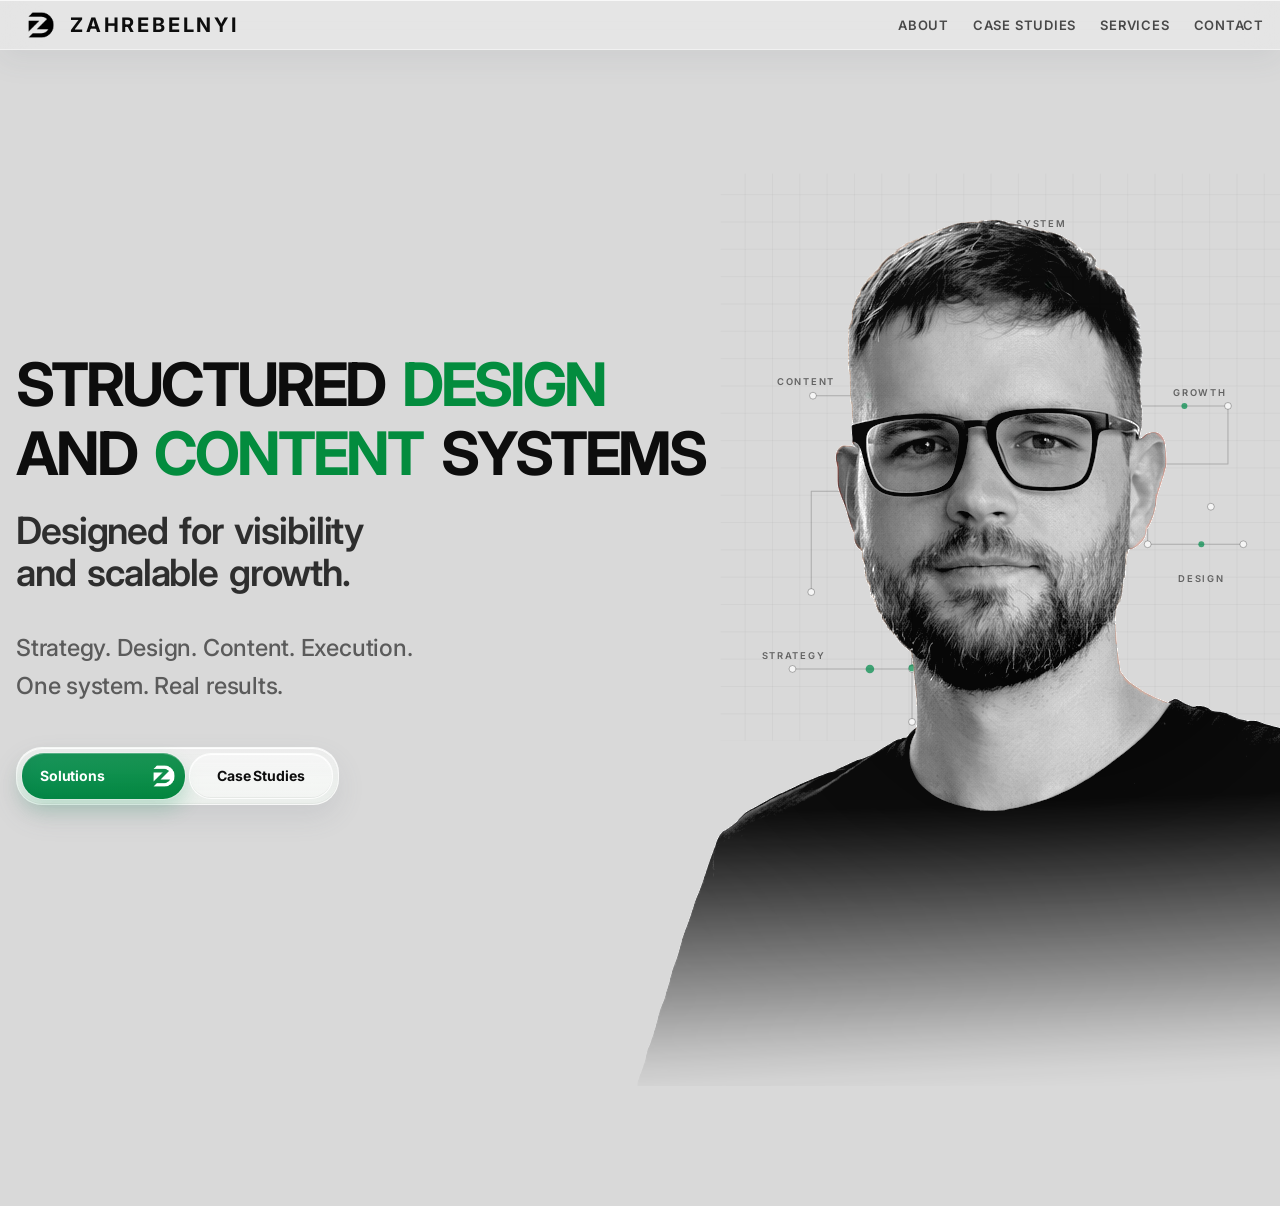
==== index.html @ 780566e3 "Initial website publish" ====
<!DOCTYPE html>
<html lang="en">
  <head>
    <meta charset="UTF-8" />
    <meta name="viewport" content="width=device-width, initial-scale=1.0" />
    <title>Zahrebelnyi Serhii</title>
    <link rel="preconnect" href="https://fonts.googleapis.com" />
    <link rel="preconnect" href="https://fonts.gstatic.com" crossorigin />
    <link
      href="https://fonts.googleapis.com/css2?family=Inter:wght@400;500;600;700;800&display=swap"
      rel="stylesheet"
    />
    <link rel="stylesheet" href="styles.css" />
    <script src="script.js" defer></script>
  </head>
  <body class="page-transition">
    <header class="topbar">
      <div class="page topbar-inner">
        <a class="brand" href="index.html" aria-label="Go to homepage">
          <img class="brand-logo" src="LOGO_ZD_LOGO_ZD_Black.png" alt="Zahrebelnyi logo" />
          <div class="brand-text">
            <span class="brand-primary">Zahrebelnyi</span>
          </div>
        </a>
        <nav class="topbar-nav" aria-label="Primary navigation">
          <a class="topbar-link" href="index.html">About</a>
          <a class="topbar-link" href="case-studies.html">Case Studies</a>
          <a class="topbar-link" href="servise.html">Services</a>
          <a class="topbar-link" href="contact.html">Contact</a>
        </nav>
      </div>
    </header>

    <div class="page">
      <main class="hero page-scene">
        <div class="hero-layout">
          <div class="hero-network-bg" aria-hidden="true" data-network-visual></div>
          <div class="hero-content">
            <h1 class="hero-title">
              <span class="hero-title-line">STRUCTURED <span class="hero-word-accent">DESIGN</span></span>
              <span class="hero-title-line">AND <span class="hero-word-accent">CONTENT</span> SYSTEMS</span>
            </h1>

            <h2 class="hero-subtitle">
              Designed for visibility<br />
              and scalable growth.
            </h2>

            <h3 class="hero-tertiary">
              Strategy. Design. Content. Execution.
              <span class="hero-tertiary-break">One system. Real results.</span>
            </h3>

            <div class="hero-actions home-hero-actions-spaced">
              <a class="button button-primary" href="servise.html">
                <span class="button-label" data-text="Solutions">Solutions</span>
                <img class="button-logo" src="LOGO_ZD_LOGO_ZD_White.png" alt="" aria-hidden="true" />
              </a>
              <a class="button button-secondary" href="case-studies.html">
                <span class="button-label" data-text="Case Studies">Case Studies</span>
              </a>
            </div>
          </div>
          <div class="hero-portrait-wrap">
            <img class="hero-portrait" src="./portrait_pro_site.png" alt="Portrait of Zahrebelnyi" />
          </div>
        </div>
      </main>
    </div>
  </body>
</html>
---- styles.css ----
:root {
  --color-bg: #d9d9d9;
  --color-surface: #edf2ee;
  --color-text: #0d0d0d;
  --color-text-muted: rgba(13, 13, 13, 0.72);
  --color-primary: #038c4c;
  --color-secondary: #53a67f;
  --color-accent: #038c3e;
  --color-border: rgba(13, 13, 13, 0.12);

  --font-body: "Inter", Arial, sans-serif;
  --font-heading: "Inter", Arial, sans-serif;

  --container-width: 1280px;
  --header-height: 50px;
  --hero-padding-top: 12px;
  --hero-padding-bottom: 120px;
  --hero-title-size: clamp(34px, 5.4vw, 60px);
  --logo-height: 50px;
  --brand-gap: 12px;
  --section-gap: 36px;
}

* {
  box-sizing: border-box;
}

html {
  scroll-behavior: smooth;
}

body {
  margin: 0;
  min-height: 100vh;
  background: var(--color-bg);
  color: var(--color-text);
  font-family: var(--font-body);
}

a {
  color: inherit;
}

.page {
  width: min(100% - 32px, var(--container-width));
  margin: 0 auto;
}

.topbar {
  position: sticky;
  top: 0;
  z-index: 50;
  height: var(--header-height);
  display: flex;
  align-items: center;
  background: rgba(245, 245, 245, 0.42);
  border-bottom: 1px solid rgba(255, 255, 255, 0.46);
  box-shadow:
    0 10px 30px rgba(80, 90, 100, 0.08),
    inset 0 1px 0 rgba(255, 255, 255, 0.72);
  backdrop-filter: blur(18px) saturate(145%);
  -webkit-backdrop-filter: blur(18px) saturate(145%);
  width: 100%;
}

.topbar-inner {
  height: 100%;
  display: flex;
  align-items: center;
  justify-content: space-between;
}

.brand {
  display: flex;
  align-items: center;
  gap: 4px;
  height: 100%;
  text-decoration: none;
}

.brand-logo {
  height: var(--logo-height);
  width: auto;
  display: block;
}

.brand-text {
  display: flex;
  align-items: baseline;
  gap: 10px;
  line-height: 1;
}

.brand-primary {
  font-size: 20px;
  font-weight: 700;
  letter-spacing: 0.14em;
  text-transform: uppercase;
  color: var(--color-text);
}

.topbar-nav {
  display: flex;
  align-items: center;
  gap: 24px;
}

.topbar-link {
  position: relative;
  font-size: 13px;
  font-weight: 600;
  letter-spacing: 0.06em;
  text-transform: uppercase;
  color: rgba(13, 13, 13, 0.72);
  text-decoration: none;
  transition: color 0.24s ease, transform 0.24s ease;
}

.topbar-link::after {
  content: "";
  position: absolute;
  left: 0;
  bottom: -6px;
  width: 100%;
  height: 1px;
  background: rgba(3, 140, 76, 0.65);
  transform: scaleX(0);
  transform-origin: left;
  transition: transform 0.24s ease;
}

.topbar-link:hover {
  color: #0d0d0d;
  transform: translateY(-1px);
}

.topbar-link:hover::after {
  transform: scaleX(1);
}

.topbar-link.is-active {
  color: #038c3e;
}

.topbar-link.is-active::after {
  transform: scaleX(0);
}

.hero {
  padding: var(--hero-padding-top) 0 var(--hero-padding-bottom);
}

.page-scene {
  transition: transform 0.42s ease, opacity 0.34s ease;
}

.page-main {
  padding: 22px 0 96px;
}

.page-hero {
  padding: 20px 0 48px;
  display: grid;
  grid-template-columns: repeat(3, minmax(0, 1fr));
  gap: 18px;
  opacity: 0;
  animation: heroReveal 0.8s cubic-bezier(0.22, 1, 0.36, 1) 0.08s forwards;
  transition: transform 0.42s ease, opacity 0.34s ease;
}

.service-page-hero {
  padding-top: 36px;
  padding-bottom: 84px;
  row-gap: 28px;
  align-items: start;
}

.service-page-hero-title {
  grid-column: 1 / -1;
  max-width: none;
  white-space: nowrap;
}

.page-intro {
  grid-column: 1 / span 2;
  max-width: none;
}

.page-kicker {
  display: inline-block;
  margin-bottom: 18px;
  font-size: 12px;
  font-weight: 700;
  letter-spacing: 0.18em;
  text-transform: uppercase;
  color: rgba(13, 13, 13, 0.62);
}

.page-title {
  margin: 0;
  max-width: 780px;
  font-size: var(--hero-title-size);
  line-height: 0.98;
  font-weight: 700;
  letter-spacing: -0.05em;
  color: #0d0d0d;
}

.service-page-title {
  max-width: 1360px;
  word-spacing: 0.14em;
  font-weight: 400;
  letter-spacing: -0.035em;
  text-transform: uppercase;
}

.service-page-title-break {
  display: block;
  margin-top: 10px;
  font-weight: 400;
  text-transform: none;
}

.page-summary {
  margin: 22px 0 0;
  max-width: none;
  font-size: calc(var(--hero-title-size) / 1.6);
  line-height: 1.12;
  font-weight: 600;
  letter-spacing: -0.03em;
  color: rgba(13, 13, 13, 0.84);
}

.service-page-summary {
  margin-top: 34px;
  max-width: 1240px;
  font-size: calc((var(--hero-title-size) / 1.6) / 1.1);
  line-height: 1.14;
  font-weight: 700;
  letter-spacing: 0.08em;
  text-transform: uppercase;
  color: #038c3e;
}

.page-summary-accent {
  display: block;
  margin-top: 8px;
  font-size: 0.52em;
  line-height: 1.2;
  font-weight: 700;
  letter-spacing: 0.08em;
  text-transform: uppercase;
  color: #038c3e;
}


.page-supporting {
  margin: 16px 0 0;
  max-width: 620px;
  font-size: 15px;
  line-height: 1.5;
  color: rgba(13, 13, 13, 0.62);
}

.content-section {
  padding: 16px 0 0;
  opacity: 0;
  animation: heroReveal 0.8s cubic-bezier(0.22, 1, 0.36, 1) 0.18s forwards;
  transition: transform 0.42s ease, opacity 0.34s ease;
}

.content-grid {
  display: grid;
  grid-template-columns: repeat(3, minmax(0, 1fr));
  gap: 18px;
}

.content-card {
  position: relative;
  isolation: isolate;
  padding: 26px;
  border-radius: 26px;
  background: linear-gradient(180deg, rgba(255, 255, 255, 0.46) 0%, rgba(237, 242, 238, 0.78) 100%);
  border: 1px solid rgba(255, 255, 255, 0.62);
  box-shadow:
    0 12px 28px rgba(100, 110, 120, 0.08),
    inset 0 1px 0 rgba(255, 255, 255, 0.86);
  backdrop-filter: blur(14px);
  transition: box-shadow 0.32s ease, transform 0.32s ease;
}

.content-card::before {
  content: "";
  position: absolute;
  inset: 0;
  border-radius: inherit;
  background: #53a67f;
  transform: scaleY(0.02);
  transform-origin: top;
  opacity: 0;
  transition:
    transform 0.44s cubic-bezier(0.22, 1, 0.36, 1),
    opacity 0.22s ease;
  z-index: 0;
  will-change: transform, opacity;
}

.content-card > * {
  position: relative;
  z-index: 1;
}

.content-card.is-expanded {
  z-index: 5;
}

.content-card.is-expanded::before {
  transform: scaleY(1);
  opacity: 0.92;
}

.service-toggle {
  width: 50%;
  justify-content: center;
  min-width: 0;
  min-height: 46px;
  padding: 0 18px;
  margin: 0 0 18px;
  border-radius: 22px;
  text-align: center;
  cursor: pointer;
}

.service-toggle .button-label {
  width: 100%;
  box-sizing: border-box;
  padding-left: 0;
  padding-right: 0;
  text-align: center;
}

.service-toggle-logo {
  position: absolute;
  right: 0;
  top: 50%;
  width: 42px;
  height: 42px;
  display: block;
  object-fit: contain;
  transform: translateY(-50%);
}

.content-card h3 {
  margin: 0 0 12px;
  font-size: 22px;
  line-height: 1.12;
  letter-spacing: -0.03em;
  color: #0d0d0d;
}

.content-card p {
  margin: 0;
  font-size: 15px;
  line-height: 1.58;
  color: rgba(13, 13, 13, 0.68);
}

.service-stage-helper {
  grid-column: 1 / -1;
  width: 100%;
  max-width: none;
  margin: 0;
  font-weight: 400;
  text-align: center;
  white-space: nowrap;
  justify-self: stretch;
}

.service-details {
  margin: 0;
  padding: 0;
  list-style: none;
  color: rgba(13, 13, 13, 0.72);
}

.service-stage {
  grid-column: 1 / -1;
  position: relative;
  height: auto;
  min-height: 0;
  overflow: hidden;
  opacity: 1;
  transform: translateY(0);
  transition:
    height 0.42s cubic-bezier(0.22, 1, 0.36, 1),
    opacity 0.22s ease,
    transform 0.28s cubic-bezier(0.22, 1, 0.36, 1);
}

.service-stage[hidden] {
  display: none;
}

.service-stage.is-active {
  min-height: 0;
}

.service-stage.is-closing {
  opacity: 0;
  transform: translateY(-10px);
}

.service-stage-panel {
  position: relative;
  z-index: 1;
  padding: 8px 0 0;
  min-height: 0;
}

.service-stage-panel[hidden] {
  display: none;
}

.service-stage-layout {
  min-height: 0;
  display: grid;
  grid-template-columns: minmax(250px, 0.72fr) minmax(220px, 0.64fr) minmax(220px, 0.64fr);
  gap: 32px;
  align-items: center;
}

.service-stage-copy {
  grid-column: 1;
  display: flex;
  flex-direction: column;
  align-items: flex-start;
  justify-content: center;
  gap: 20px;
  padding: 26px 12px 26px 18px;
  max-width: 480px;
}

.service-stage-copy h2 {
  margin: 0;
  font-size: clamp(28px, 3.1vw, 40px);
  line-height: 0.98;
  letter-spacing: -0.03em;
  color: #0d0d0d;
  opacity: 0;
  transform: translateY(18px);
  transition: opacity 0.32s ease, transform 0.46s cubic-bezier(0.22, 1, 0.36, 1);
}

.service-stage-description {
  margin: 0;
  max-width: 420px;
  font-size: 22px;
  line-height: 1.34;
  font-weight: 700;
  letter-spacing: -0.03em;
  color: rgba(13, 13, 13, 0.72);
  opacity: 0;
  transform: translateY(18px);
  transition: opacity 0.32s ease, transform 0.46s cubic-bezier(0.22, 1, 0.36, 1);
  transition-delay: 40ms;
}

.service-stage .service-details {
  display: grid;
  grid-template-columns: 1fr;
  gap: 12px;
  align-items: start;
  width: 100%;
  max-width: 460px;
  padding-top: 10px;
  border-top: 1px solid rgba(13, 13, 13, 0.08);
  opacity: 0;
  transform: translateY(18px);
  transition: opacity 0.32s ease, transform 0.46s cubic-bezier(0.22, 1, 0.36, 1);
  transition-delay: 90ms;
}

.service-details li {
  position: relative;
  padding-left: 18px;
  font-size: 15px;
  line-height: 1.58;
  opacity: 0;
  transform: translateY(14px);
  transition:
    opacity 0.28s ease,
    transform 0.42s cubic-bezier(0.22, 1, 0.36, 1);
  transition-delay: calc(var(--service-item-delay, 0) * 70ms);
}

.service-stage-panel.is-active .service-details li {
  opacity: 1;
  transform: translateY(0);
}

.service-stage-panel.is-leaving .service-details li {
  opacity: 0;
  transform: translateY(-10px);
  transition-delay: calc(var(--service-item-out-delay, 0) * 55ms);
}

.service-details li::before {
  content: "";
  position: absolute;
  left: 0;
  top: 0.62em;
  width: 6px;
  height: 6px;
  border-radius: 999px;
  background: #038c3e;
  box-shadow: 0 0 0 4px rgba(3, 140, 62, 0.12);
}

.service-details li + li {
  margin-top: 0;
}

.service-stage-media {
  grid-column: 2 / 4;
  display: flex;
  align-items: stretch;
  justify-content: center;
  min-height: 100%;
  padding: 18px 12px 18px 0;
}

.service-stage-media-frame {
  width: 100%;
  min-height: 420px;
  border-radius: 28px;
  border: 1px solid rgba(255, 255, 255, 0.72);
  background:
    radial-gradient(circle at center, rgba(134, 244, 180, 0.18) 0%, rgba(134, 244, 180, 0) 56%),
    linear-gradient(180deg, rgba(255, 255, 255, 0.54) 0%, rgba(237, 242, 238, 0.9) 100%);
  box-shadow:
    inset 0 1px 0 rgba(255, 255, 255, 0.94),
    0 18px 34px rgba(100, 110, 120, 0.08);
  display: flex;
  align-items: center;
  justify-content: center;
  overflow: hidden;
  position: relative;
  opacity: 0;
  transform: translateY(18px);
  transition: opacity 0.34s ease, transform 0.48s cubic-bezier(0.22, 1, 0.36, 1);
  transition-delay: 70ms;
}

.service-stage-media-frame::before {
  content: "";
  position: absolute;
  inset: 24px;
  border-radius: 22px;
  border: 1px dashed rgba(3, 140, 76, 0.18);
}

.service-stage-media-label {
  position: relative;
  z-index: 1;
  display: inline-flex;
  align-items: center;
  min-height: 42px;
  padding: 0 18px;
  border-radius: 999px;
  background: rgba(255, 255, 255, 0.7);
  border: 1px solid rgba(255, 255, 255, 0.84);
  color: rgba(13, 13, 13, 0.52);
  font-size: 12px;
  font-weight: 800;
  letter-spacing: 0.12em;
  text-transform: uppercase;
}

.service-stage-panel.is-active .service-stage-copy h2,
.service-stage-panel.is-active .service-stage-description,
.service-stage-panel.is-active .service-details,
.service-stage-panel.is-active .service-stage-media-frame {
  opacity: 1;
  transform: translateY(0);
}

.service-stage-panel.is-leaving .service-stage-copy h2,
.service-stage-panel.is-leaving .service-stage-description,
.service-stage-panel.is-leaving .service-details,
.service-stage-panel.is-leaving .service-stage-media-frame {
  opacity: 0;
  transform: translateY(-14px);
}

.case-study-section {
  padding-top: 8px;
}

.case-studies-title {
  max-width: none;
}

.case-studies-title-line {
  display: block;
  text-transform: uppercase;
}

.case-studies-summary {
  margin-top: 28px;
  max-width: 760px;
  font-size: calc(var(--hero-title-size) / 1.6);
  line-height: 1.12;
  font-weight: 600;
  letter-spacing: -0.03em;
  color: #038c3e;
}

.case-study-grid {
  display: grid;
  grid-template-columns: repeat(3, minmax(0, 1fr));
  gap: 18px;
}

.case-study-card {
  padding: 16px;
  display: flex;
  flex-direction: column;
  min-height: 100%;
  text-decoration: none;
}

.case-study-visual {
  position: relative;
  min-height: 280px;
  border-radius: 18px;
  overflow: visible;
  padding: 0;
  display: flex;
  align-items: center;
  justify-content: center;
}

.case-study-badge {
  position: absolute;
  top: 0;
  left: 0;
  display: inline-flex;
  align-items: center;
  min-height: 36px;
  padding: 0 16px;
  border-radius: 999px;
  background:
    linear-gradient(180deg, rgba(83, 166, 127, 0.28) 0%, rgba(3, 140, 76, 0.18) 100%),
    linear-gradient(135deg, #038c4c 0%, #038c3e 100%);
  box-shadow:
    0 0 0 1px rgba(255, 255, 255, 0.3),
    0 10px 20px rgba(3, 140, 76, 0.18),
    inset 0 1px 0 rgba(255, 255, 255, 0.28),
    inset 0 -10px 20px rgba(0, 0, 0, 0.06);
  color: #ffffff;
  font-size: 12px;
  font-weight: 700;
  letter-spacing: 0.14em;
  text-transform: uppercase;
  z-index: 2;
}

.case-study-media-placeholder {
  position: relative;
  width: 100%;
  height: 100%;
  min-height: 280px;
  border-radius: 22px;
  border: 1.5px dashed rgba(3, 140, 62, 0.42);
  background:
    linear-gradient(135deg, rgba(255, 255, 255, 0.38) 0%, rgba(237, 242, 238, 0.18) 100%);
  display: flex;
  align-items: center;
  justify-content: center;
  box-shadow:
    inset 0 0 0 1px rgba(255, 255, 255, 0.54),
    0 0 0 1px rgba(3, 140, 62, 0.06);
}

.case-study-media-frame {
  position: absolute;
  inset: 20px;
  border-radius: 14px;
  border: 1.5px solid rgba(255, 255, 255, 0.88);
  box-shadow:
    inset 0 1px 0 rgba(255, 255, 255, 0.9),
    0 0 0 1px rgba(3, 140, 62, 0.08);
}

.case-study-media-label {
  position: relative;
  z-index: 1;
  display: inline-flex;
  align-items: center;
  min-height: 34px;
  padding: 0 14px;
  border-radius: 999px;
  background: rgba(255, 255, 255, 0.68);
  border: 1px solid rgba(255, 255, 255, 0.8);
  color: rgba(13, 13, 13, 0.54);
  font-size: 12px;
  font-weight: 700;
  letter-spacing: 0.14em;
  text-transform: uppercase;
}

.case-study-copy {
  padding: 22px 0 4px;
  display: flex;
  flex-direction: column;
  gap: 10px;
  flex: 1 1 auto;
  text-align: right;
  align-items: flex-end;
}

.case-study-copy h2 {
  margin: 0;
  font-size: 24px;
  line-height: 1.04;
  letter-spacing: -0.04em;
  color: #0d0d0d;
}

.case-study-copy p {
  margin: 0;
}

.case-study-card:hover {
  transform: translateY(-4px);
  box-shadow:
    0 18px 34px rgba(100, 110, 120, 0.12),
    inset 0 1px 0 rgba(255, 255, 255, 0.9);
}

.collaborator-card {
  padding: 22px 24px;
}

.collaborator-lead {
  margin: 0 0 14px;
  font-size: 12px;
  font-weight: 700;
  letter-spacing: 0.16em;
  text-transform: uppercase;
  color: rgba(13, 13, 13, 0.56);
}

.collaborator-list {
  display: flex;
  flex-wrap: wrap;
  gap: 10px;
}

.collaborator-chip {
  display: inline-flex;
  align-items: center;
  min-height: 36px;
  padding: 0 14px;
  border-radius: 999px;
  background: rgba(255, 255, 255, 0.54);
  border: 1px solid rgba(255, 255, 255, 0.72);
  color: rgba(13, 13, 13, 0.72);
  font-size: 14px;
  font-weight: 600;
  letter-spacing: -0.01em;
}

.hero-layout {
  display: grid;
  grid-template-columns: repeat(3, minmax(0, 1fr));
  gap: 24px;
  align-items: center;
  position: relative;
}

.hero-content {
  grid-column: 1 / span 2;
  max-width: 760px;
  position: relative;
  z-index: 2;
  padding-top: 12px;
  transition: transform 0.42s ease, opacity 0.34s ease;
}

.page-intro {
  grid-column: 1 / span 2;
  max-width: 760px;
}

.service-hero-roles {
  grid-column: 3;
  min-width: 0;
  display: flex;
  align-items: center;
  justify-content: center;
  perspective: 1600px;
  perspective-origin: center center;
  align-self: start;
}

.service-hero-roles-stage {
  position: relative;
  width: 100%;
  min-height: 300px;
  display: flex;
  align-items: center;
  justify-content: center;
  transform-style: preserve-3d;
  isolation: isolate;
}

.service-hero-roles-stage::before,
.service-hero-roles-stage::after {
  content: "";
  position: absolute;
  inset: 13% 8%;
  border-radius: 999px;
  pointer-events: none;
}

.service-hero-roles-stage::before {
  background: radial-gradient(circle at center, rgba(83, 166, 127, 0.24) 0%, rgba(83, 166, 127, 0) 70%);
  filter: blur(30px);
  opacity: 0.95;
}

.service-hero-roles-stage::after {
  content: none;
}

.service-hero-core {
  position: absolute;
  left: 50%;
  top: 50%;
  transform: translate(-50%, -50%);
  z-index: 3;
}

.service-hero-core-photo {
  width: 72px;
  height: auto;
  display: block;
}

.service-hero-orbit {
  position: relative;
  width: min(100%, 300px);
  aspect-ratio: 1;
  transform-style: preserve-3d;
  animation: serviceOrbitSpin 32s linear infinite;
}

.service-hero-node {
  position: absolute;
  left: 50%;
  top: 50%;
  width: 152px;
  height: 1px;
  transform-origin: 0 0;
  transform:
    rotate(calc(var(--role-index) * 120deg))
    translateY(-118px);
  transition: transform 1.05s cubic-bezier(0.22, 1, 0.36, 1);
  z-index: 2;
}

.service-hero-node::before {
  content: "";
  position: absolute;
  left: 0;
  top: 0;
  width: 118px;
  height: 2px;
  background:
    linear-gradient(90deg, rgba(217, 217, 217, 1) 0%, rgba(217, 217, 217, 0.86) 46%, rgba(217, 217, 217, 0.08) 100%);
  box-shadow:
    0 0 1px rgba(255, 255, 255, 0.92),
    0 0 18px rgba(217, 217, 217, 0.36);
  transform-origin: left center;
}

.service-hero-node::after {
  content: none;
}

.service-hero-node-label {
  position: absolute;
  left: 128px;
  top: 0;
  font-family: var(--font-heading);
  font-size: clamp(20px, 2.1vw, 28px);
  line-height: 1;
  font-weight: 700;
  letter-spacing: -0.03em;
  color: rgba(13, 13, 13, 0.74);
  white-space: nowrap;
  text-shadow: 0 0 24px rgba(83, 166, 127, 0.04);
  transform:
    translate(-50%, -50%)
    rotate(calc(var(--role-index) * -120deg));
  z-index: 4;
  transition:
    transform 1.05s cubic-bezier(0.22, 1, 0.36, 1),
    color 0.7s ease,
    text-shadow 0.7s ease;
  will-change: transform, color;
  animation: serviceOrbitCounter 32s linear infinite;
}

.service-hero-roles-stage.is-project-focus .service-hero-orbit,
.service-hero-roles-stage.is-project-focus .service-hero-node-label {
  animation-play-state: running;
}

.service-hero-roles-stage.is-project-focus .service-hero-node-project .service-hero-node-label {
  color: #038c3e;
  text-shadow: 0 0 28px rgba(3, 140, 62, 0.18);
}

.service-hero-roles-stage.is-part-time-focus [data-role-key="part-time"] .service-hero-node-label {
  color: #038c3e;
  text-shadow: 0 0 28px rgba(3, 140, 62, 0.18);
}

.service-hero-roles-stage.is-full-time-focus [data-role-key="full-time"] .service-hero-node-label {
  color: #038c3e;
  text-shadow: 0 0 28px rgba(3, 140, 62, 0.18);
}

@keyframes serviceOrbitSpin {
  from {
    transform: rotate(0deg);
  }

  to {
    transform: rotate(360deg);
  }
}

@keyframes serviceOrbitCounter {
  from {
    transform: translate(-50%, -50%) rotate(calc(var(--role-index) * -120deg)) rotate(0deg);
  }

  to {
    transform: translate(-50%, -50%) rotate(calc(var(--role-index) * -120deg)) rotate(-360deg);
  }
}

.hero-content > h1,
.page-intro > h1,
.hero-title {
  margin: 0;
  font-family: var(--font-heading);
  font-size: var(--hero-title-size);
  line-height: 0.98;
  font-weight: 700;
  letter-spacing: -0.05em;
  color: var(--color-text);
  max-width: 760px;
  word-spacing: 0.14em;
  opacity: 0;
  animation: heroReveal 0.8s cubic-bezier(0.22, 1, 0.36, 1) 0.08s forwards;
}

.hero-title-line {
  display: block;
  text-transform: uppercase;
}

.hero-title-line + .hero-title-line {
  margin-top: 10px;
}

.hero-word-accent {
  color: #038c3e;
}

.hero-content > h2,
.page-intro > h2,
.hero-subtitle {
  margin: 28px 0 0;
  max-width: 640px;
  font-size: calc(var(--hero-title-size) / 1.6);
  line-height: 1.12;
  font-weight: 600;
  letter-spacing: -0.03em;
  word-spacing: 0.12em;
  color: rgba(13, 13, 13, 0.84);
  opacity: 0;
  animation: heroReveal 0.8s cubic-bezier(0.22, 1, 0.36, 1) 0.18s forwards;
}

.hero-content > h3,
.page-intro > h3,
.hero-tertiary {
  margin: 38px 0 0;
  max-width: 620px;
  font-size: calc((var(--hero-title-size) / 1.6) / 1.6);
  line-height: 1.34;
  font-weight: 500;
  letter-spacing: -0.01em;
  color: rgba(13, 13, 13, 0.62);
  opacity: 0;
  animation: heroReveal 0.8s cubic-bezier(0.22, 1, 0.36, 1) 0.28s forwards;
}

.hero-tertiary-break {
  display: block;
  margin-top: 6px;
}

.hero-content > h4,
.hero-quaternary {
  margin: 0;
  max-width: 760px;
  font-size: calc((((var(--hero-title-size) / 1.6) * 0.66) / 1.6) * 0.9);
  line-height: 1.28;
  font-weight: 400;
  letter-spacing: normal;
  color: rgba(13, 13, 13, 0.62);
  opacity: 0;
  animation: heroReveal 0.8s cubic-bezier(0.22, 1, 0.36, 1) 0.48s forwards;
}

.hero-actions.home-hero-actions-spaced {
  margin-top: 46px;
}

.hero-subtitle-line {
  display: block;
}

.hero-subtitle-accent {
  color: #038c3e;
}

.hero-subtitle-secondary {
  margin-top: 6px;
  font-size: 0.72em;
  line-height: 1.18;
  color: #0d0d0d;
}

.contact-hero-content {
  max-width: none;
}

.contact-intro-copy {
  max-width: 760px;
  line-height: 1.22;
}

.contact-intro-line {
  display: block;
}

.contact-intro-copy .hero-tertiary-break {
  margin-top: 1px;
}

.contact-details-grid {
  display: grid;
  grid-template-columns: 1fr;
  gap: 26px;
  max-width: 860px;
  margin-top: 38px;
}

.contact-copy-row {
  display: grid;
  grid-template-columns: minmax(0, 1fr) minmax(0, 1fr);
  align-items: start;
}

.contact-panel .hero-tertiary,
.contact-copy-row-full > .hero-tertiary {
  margin-top: 0;
}

.contact-copy-row-full {
  grid-template-columns: 1fr;
}

.contact-copy-row-full > .hero-tertiary {
  max-width: 760px;
}

.contact-copy-row-full > .hero-tertiary .hero-tertiary-break {
  margin-top: 4px;
}

.contact-copy-block-first {
  animation-delay: 0.28s;
}

.contact-copy-block-second {
  animation-delay: 0.34s;
}

.contact-actions {
  display: inline-flex;
  align-items: center;
  gap: 4px;
  flex-wrap: wrap;
  margin-top: 46px;
  padding: 5px;
  border-radius: 26px;
  background: linear-gradient(180deg, rgba(255, 255, 255, 0.52) 0%, rgba(237, 242, 238, 0.88) 100%);
  border: 1px solid rgba(255, 255, 255, 0.62);
  box-shadow:
    0 12px 28px rgba(100, 110, 120, 0.12),
    inset 0 1px 0 rgba(255, 255, 255, 0.9),
    inset 0 -1px 0 rgba(13, 13, 13, 0.04);
  backdrop-filter: blur(14px);
  opacity: 0;
  animation: heroReveal 0.8s cubic-bezier(0.22, 1, 0.36, 1) 0.38s forwards;
}

.contact-mail-button {
  min-width: 152px;
}

.contact-mail-button span {
  padding-right: 0;
}

.contact-socials {
  display: flex;
  align-items: center;
  gap: 4px;
  flex: 0 0 auto;
}

.contact-social-link {
  width: 46px;
  height: 46px;
  display: inline-flex;
  align-items: center;
  justify-content: center;
  border-radius: 22px;
  border: 1px solid rgba(255, 255, 255, 0.72);
  background: linear-gradient(180deg, rgba(255, 255, 255, 0.48) 0%, rgba(244, 246, 244, 0.82) 100%);
  color: var(--color-text);
  text-decoration: none;
  font-size: 12px;
  font-weight: 700;
  letter-spacing: -0.02em;
  box-shadow:
    inset 0 1px 0 rgba(255, 255, 255, 0.92),
    inset 0 -1px 0 rgba(13, 13, 13, 0.05);
  transition:
    transform 0.28s ease,
    box-shadow 0.28s ease,
    background 0.28s ease,
    border-color 0.28s ease;
}

.contact-social-link:hover {
  transform: translateY(-2px);
  border-color: rgba(255, 255, 255, 0.72);
  background: linear-gradient(180deg, rgba(255, 255, 255, 0.54) 0%, rgba(244, 246, 244, 0.86) 100%);
  box-shadow:
    0 10px 20px rgba(100, 110, 120, 0.1),
    inset 0 1px 0 rgba(255, 255, 255, 0.94),
    inset 0 -1px 0 rgba(13, 13, 13, 0.05);
}

.contact-email {
  position: relative;
  margin: 0 8px 0 10px;
  padding: 0;
  border: 0;
  background: transparent;
  display: inline-flex;
  align-items: center;
  flex: 0 0 auto;
  font-size: 14px;
  line-height: 1.1;
  font-weight: 500;
  color: rgba(13, 13, 13, 0.72);
  white-space: nowrap;
  cursor: pointer;
  transition: color 0.2s ease, transform 0.2s ease;
}

.contact-email::after {
  content: attr(data-copy-tooltip);
  position: absolute;
  left: 50%;
  bottom: calc(100% + 12px);
  transform: translateX(-50%) translateY(6px);
  padding: 10px 14px;
  border-radius: 999px;
  border: 1px solid rgba(255, 255, 255, 0.72);
  background: linear-gradient(180deg, rgba(255, 255, 255, 0.62) 0%, rgba(237, 242, 238, 0.92) 100%);
  box-shadow:
    0 10px 24px rgba(100, 110, 120, 0.12),
    inset 0 1px 0 rgba(255, 255, 255, 0.9);
  backdrop-filter: blur(14px);
  color: rgba(13, 13, 13, 0.74);
  font-size: 11px;
  line-height: 1;
  font-weight: 700;
  letter-spacing: 0.16em;
  text-transform: uppercase;
  white-space: nowrap;
  opacity: 0;
  visibility: hidden;
  pointer-events: none;
  transition: opacity 0.18s ease, transform 0.18s ease, visibility 0.18s ease;
}

.contact-email::before {
  content: "";
  position: absolute;
  left: 50%;
  bottom: calc(100% + 6px);
  width: 8px;
  height: 8px;
  border-right: 1px solid rgba(255, 255, 255, 0.72);
  border-bottom: 1px solid rgba(255, 255, 255, 0.72);
  background: rgba(243, 246, 243, 0.96);
  box-shadow: 4px 4px 12px rgba(100, 110, 120, 0.08);
  transform: translateX(-50%) rotate(45deg) translateY(6px);
  opacity: 0;
  visibility: hidden;
  pointer-events: none;
  transition: opacity 0.18s ease, transform 0.18s ease, visibility 0.18s ease;
}

.contact-email:hover {
  color: #038c3e;
}

.contact-email:hover::after,
.contact-email:hover::before,
.contact-email:focus-visible::after,
.contact-email:focus-visible::before {
  opacity: 1;
  visibility: visible;
}

.contact-email:hover::after,
.contact-email:focus-visible::after {
  transform: translateX(-50%) translateY(0);
}

.contact-email:hover::before,
.contact-email:focus-visible::before {
  transform: translateX(-50%) rotate(45deg) translateY(0);
}

.contact-email:focus-visible {
  outline: 2px solid rgba(3, 140, 62, 0.35);
  outline-offset: 6px;
  color: #038c3e;
}

.contact-email.copied {
  color: #038c3e;
}

.contact-bottom-grid {
  display: grid;
  grid-template-columns: 1fr;
  gap: 0;
  align-items: start;
  max-width: 860px;
  margin-top: 48px;
}

.contact-bottom-copy {
  margin-top: 0;
}

.contact-bottom-copy-staggered {
  animation-delay: 0.48s;
}

.contact-bottom-lead {
  font-weight: 700;
}

.contact-bottom-copy .hero-tertiary-break {
  margin-top: 2px;
}

.hero-actions {
  margin-top: 28px;
  display: inline-flex;
  align-items: center;
  gap: 4px;
  flex-wrap: wrap;
  padding: 5px;
  border-radius: 26px;
  background: linear-gradient(180deg, rgba(255, 255, 255, 0.52) 0%, rgba(237, 242, 238, 0.88) 100%);
  border: 1px solid rgba(255, 255, 255, 0.62);
  box-shadow:
    0 12px 28px rgba(100, 110, 120, 0.12),
    inset 0 1px 0 rgba(255, 255, 255, 0.9),
    inset 0 -1px 0 rgba(13, 13, 13, 0.04);
  backdrop-filter: blur(14px);
  opacity: 0;
  animation: heroReveal 0.8s cubic-bezier(0.22, 1, 0.36, 1) 0.38s forwards;
}

.hero-network-bg {
  position: absolute;
  top: -150px;
  right: calc(-2% - 50px);
  width: 52%;
  height: calc(100% + 80px);
  z-index: 0;
  pointer-events: none;
  overflow: hidden;
  transition: transform 0.46s ease, opacity 0.34s ease;
}

.hero-network-svg {
  width: 100%;
  height: 100%;
  display: block;
}

.network-link {
  fill: none;
  stroke: rgba(13, 13, 13, 0.22);
  stroke-width: 1.2;
  stroke-linecap: round;
  stroke-linejoin: round;
}

.network-label {
  fill: rgba(13, 13, 13, 0.58);
  font-family: var(--font-body);
  font-size: 11px;
  font-weight: 600;
  letter-spacing: 0.18em;
  text-transform: uppercase;
}

.network-node {
  fill: #f5f5f5;
  stroke: rgba(13, 13, 13, 0.34);
  stroke-width: 1;
  transform-box: fill-box;
  transform-origin: center;
  animation: nodePulse 4.6s ease-in-out infinite;
}

.network-node-accent {
  fill: rgba(83, 166, 127, 0.18);
  stroke: rgba(3, 140, 76, 0.34);
}

.network-node-center {
  fill: rgba(83, 166, 127, 0.24);
  stroke: rgba(3, 140, 76, 0.5);
  animation-duration: 5.4s;
}

.network-pulse {
  fill: rgba(3, 140, 76, 0.72);
}

.network-pulse-accent {
  fill: rgba(3, 140, 76, 0.72);
}

.hero-network-svg .network-node:nth-of-type(2n) {
  animation-delay: 0.6s;
}

.hero-network-svg .network-node:nth-of-type(3n) {
  animation-delay: 1.2s;
}

.hero-network-svg .network-node:nth-of-type(4n) {
  animation-delay: 1.8s;
}

.hero-portrait-wrap {
  position: relative;
  display: flex;
  align-items: flex-end;
  justify-content: center;
  grid-column: 3 / span 1;
  min-height: 560px;
  z-index: 2;
  transition: transform 0.46s ease, opacity 0.34s ease;
}
  50%       { opacity: 0.45; transform: translateX(-50%) scaleX(0.76) scaleY(0.65); }
}

.hero-portrait {
  position: relative;
  z-index: 1;
  width: min(184%, 850px);
  height: auto;
  display: block;
  object-fit: contain;
  transform-origin: center bottom;
  animation: portraitFloat 8.5s ease-in-out infinite;
  transition: transform 0.35s ease;
}

.hero-network-bg,
.hero-portrait-wrap {
  opacity: 0;
  animation: heroReveal 0.8s cubic-bezier(0.22, 1, 0.36, 1) 0.16s forwards;
}

.button {
  display: inline-flex;
  align-items: center;
  justify-content: center;
  position: relative;
  min-width: 144px;
  min-height: 46px;
  padding: 0 18px;
  border-radius: 22px;
  border: 1px solid transparent;
  text-decoration: none;
  font-size: 14px;
  font-weight: 700;
  letter-spacing: -0.01em;
  transition:
    transform 0.28s ease,
    box-shadow 0.28s ease,
    background 0.28s ease,
    border-color 0.28s ease;
  overflow: hidden;
  gap: 10px;
}

.button-label {
  position: relative;
  display: block;
  overflow: hidden;
  height: 1em;
  line-height: 1;
  color: transparent;
  white-space: nowrap;
}

.button-label::before,
.button-label::after {
  display: block;
  position: absolute;
  left: 0;
  width: 100%;
  transition: transform 0.42s cubic-bezier(0.22, 1, 0.36, 1);
}

.button-label::before {
  content: attr(data-text);
  top: 0;
  transform: translateY(0);
}

.button-label::after {
  content: attr(data-text);
  top: 0;
  transform: translateY(140%);
}

.button::before {
  content: none;
}

.button-primary {
  justify-content: center;
  background:
    linear-gradient(180deg, rgba(83, 166, 127, 0.28) 0%, rgba(3, 140, 76, 0.18) 100%),
    linear-gradient(135deg, #038c4c 0%, #038c3e 100%);
  color: #ffffff;
  border: none;
  box-shadow:
    0 0 0 1px rgba(255, 255, 255, 0.3),
    0 10px 20px rgba(3, 140, 76, 0.22),
    inset 0 1px 0 rgba(255, 255, 255, 0.28),
    inset 0 -10px 20px rgba(0, 0, 0, 0.06);
}

.button-primary .button-label {
  text-align: left;
  width: 100%;
  padding-left: 20px;
  padding-right: 42px;
}

.button-primary .button-label::before,
.button-primary .button-label::after {
  color: #ffffff;
}

.button-secondary .button-label {
  text-align: center;
  width: 100%;
}

.button-secondary .button-label::before,
.button-secondary .button-label::after {
  color: var(--color-text);
}

.button-secondary {
  background: linear-gradient(180deg, rgba(255, 255, 255, 0.48) 0%, rgba(244, 246, 244, 0.82) 100%);
  border-color: rgba(255, 255, 255, 0.72);
  color: var(--color-text);
  box-shadow:
    inset 0 1px 0 rgba(255, 255, 255, 0.92),
    inset 0 -1px 0 rgba(13, 13, 13, 0.05);
}

.button:hover {
  transform: translateY(-2px);
}

.button:hover .button-label::before,
.button:focus-visible .button-label::before {
  transform: translateY(-140%);
}

.button:hover .button-label::after,
.button:focus-visible .button-label::after {
  transform: translateY(0);
}

.button-primary:hover {
  box-shadow:
    0 0 0 1px rgba(255, 255, 255, 0.34),
    0 12px 24px rgba(3, 140, 76, 0.26),
    inset 0 1px 0 rgba(255, 255, 255, 0.3),
    inset 0 -10px 20px rgba(0, 0, 0, 0.06);
}

.button-secondary:hover {
  border-color: rgba(255, 255, 255, 0.72);
  background: linear-gradient(180deg, rgba(255, 255, 255, 0.54) 0%, rgba(244, 246, 244, 0.86) 100%);
  box-shadow:
    0 10px 20px rgba(100, 110, 120, 0.1),
    inset 0 1px 0 rgba(255, 255, 255, 0.96),
    inset 0 -1px 0 rgba(13, 13, 13, 0.05);
}

.button-logo {
  position: absolute;
  right: 0;
  top: 50%;
  transform: translateY(-50%);
  width: 42px;
  height: 42px;
  display: block;
  object-fit: contain;
}

body.page-transition.is-exiting .page-scene {
  animation: none;
  opacity: 0;
  transform: translateY(-20px);
}

body.page-transition.preserve-shared-visual-outro.is-exiting .page-scene {
  opacity: 1;
  transform: none;
}

body.page-transition.preserve-shared-visual-outro.is-exiting .hero-content {
  animation: none;
  opacity: 0;
  transform: translateY(-20px);
}

body.page-transition.preserve-shared-visual-intro .hero-portrait,
body.page-transition.preserve-shared-visual-intro .hero-network-bg,
body.page-transition.preserve-shared-visual-intro .hero-portrait-wrap {
  animation: none !important;
  opacity: 1 !important;
  transform: none !important;
}

@keyframes heroReveal {
  0% {
    opacity: 0;
    transform: translateY(18px);
  }

  100% {
    opacity: 1;
    transform: translateY(0);
  }
}

@keyframes portraitFloat {
  0%,
  100% {
    transform: translateY(0);
  }

  50% {
    transform: translateY(-8px);
  }
}

@keyframes nodePulse {
  0%,
  100% {
    opacity: 0.92;
    transform: scale(1);
  }

  50% {
    opacity: 1;
    transform: scale(1.16);
  }
}
  100% { background-position: -200% center; }
}

@keyframes cardEntrance {
  0% { opacity: 0; transform: translateY(28px) scale(0.97); }
  100% { opacity: 1; transform: translateY(0) scale(1); }
}

@media (prefers-reduced-motion: reduce) {
  .hero-title,
  .hero-subtitle,
  .hero-tertiary,
  .hero-actions,
  .page-hero,
  .content-section,
  .hero-portrait,
  .network-node {
    animation: none !important;
    opacity: 1 !important;
    transform: none !important;
  }

  .button,
  .hero-portrait,
  .page-scene,
  .hero-content,
  .hero-network-bg,
  .hero-portrait-wrap {
    transition: none !important;
  }
}

@media (max-width: 640px) {
  :root {
    --hero-padding-top: 12px;
    --hero-padding-bottom: 96px;
  }

  .topbar {
    height: auto;
    min-height: 50px;
  }

  .topbar-inner {
    padding: 10px 0;
    align-items: flex-start;
  }

  .brand {
    align-items: flex-start;
  }

  .brand-logo {
    height: 40px;
  }

  .brand-text {
    flex-direction: column;
    gap: 4px;
    align-items: flex-start;
  }

  .topbar-nav {
    gap: 14px;
    flex-wrap: wrap;
    justify-content: flex-end;
  }

  .topbar-link {
    font-size: 11px;
  }

  .hero-layout {
    grid-template-columns: 1fr;
    gap: 28px;
  }

  .page-hero {
    grid-template-columns: 1fr;
  }

  .content-grid {
    grid-template-columns: 1fr;
  }

  .case-study-grid {
    grid-template-columns: 1fr;
  }

  .case-study-card-wide {
    grid-column: auto;
  }

  .case-study-visual {
    min-height: 180px;
  }

  .case-study-copy h2 {
    font-size: 22px;
  }

  .service-stage {
    min-height: 0;
  }

  .service-stage.is-active {
    min-height: 0;
  }

  .service-stage-layout {
    grid-template-columns: 1fr;
    gap: 20px;
  }

  .service-stage-copy {
    max-width: none;
    padding: 8px 4px 0;
  }

  .service-stage-copy h2 {
    font-size: clamp(34px, 8vw, 48px);
  }

  .service-stage-description {
    max-width: none;
    font-size: 18px;
  }

  .service-stage .service-details {
    grid-template-columns: 1fr;
    gap: 12px;
  }

  .service-stage-media {
    padding: 0;
  }

  .service-stage-media-frame {
    min-height: 260px;
  }

  .hero-content {
    max-width: none;
    padding-top: 0;
  }

  .contact-details-grid,
  .contact-bottom-grid {
    grid-template-columns: 1fr;
    gap: 18px;
  }

  .hero-network-bg {
    width: 100%;
    right: 0;
    top: 8px;
    height: 62%;
    opacity: 0.72;
  }

  .hero-portrait-wrap {
    min-height: auto;
    order: 2;
    justify-content: center;
  }

  .hero-portrait {
    width: min(100%, 320px);
  }

  .hero-title-line + .hero-title-line {
    margin-top: 4px;
  }

  .contact-intro-line {
    white-space: normal;
  }

  .hero-actions {
    margin-top: 24px;
  }
}
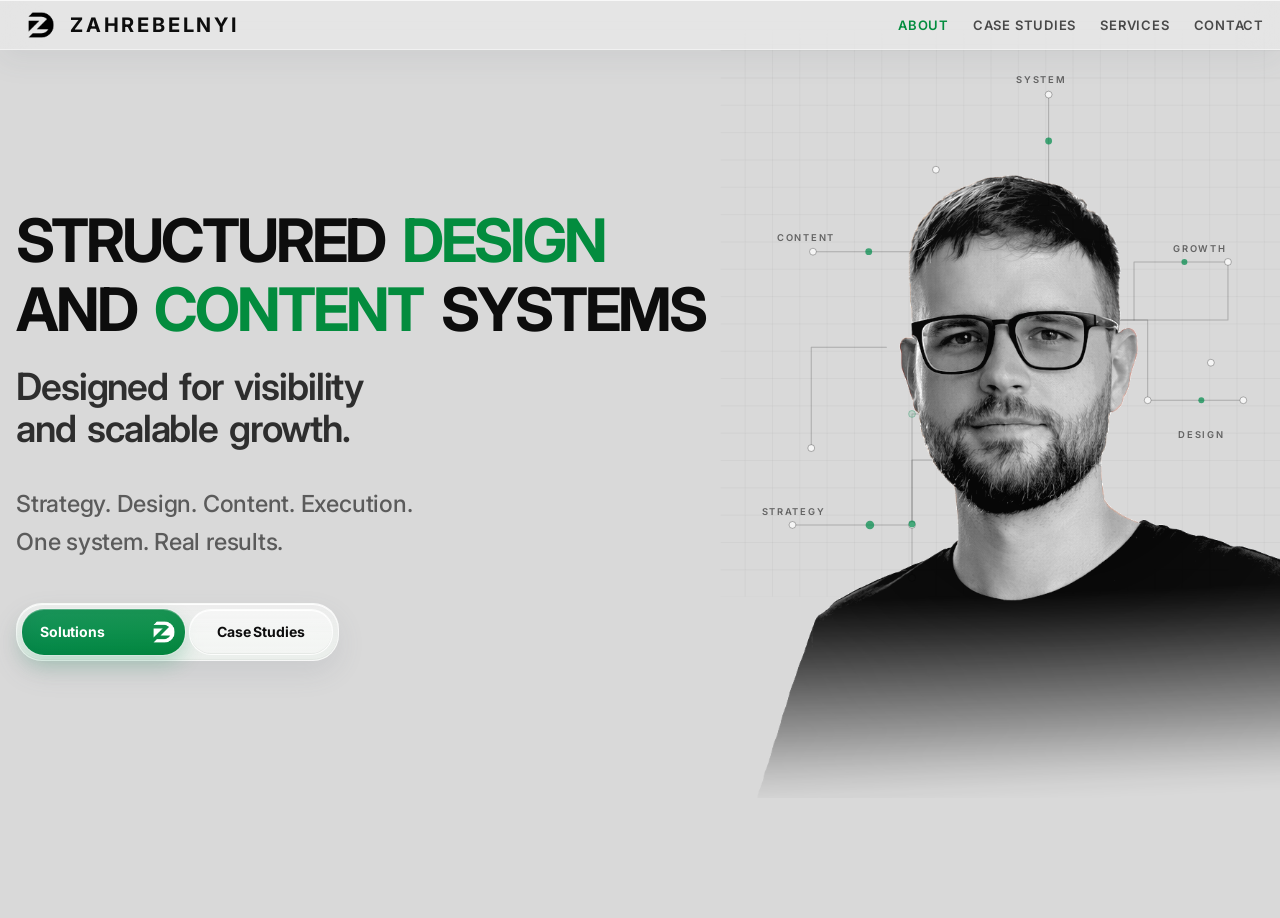
==== commit b65bfca1: "Clean site structure and services page" ====
--- a/index.html
+++ b/index.html
@@ -14,22 +14,7 @@
     <script src="script.js" defer></script>
   </head>
   <body class="page-transition">
-    <header class="topbar">
-      <div class="page topbar-inner">
-        <a class="brand" href="index.html" aria-label="Go to homepage">
-          <img class="brand-logo" src="LOGO_ZD_LOGO_ZD_Black.png" alt="Zahrebelnyi logo" />
-          <div class="brand-text">
-            <span class="brand-primary">Zahrebelnyi</span>
-          </div>
-        </a>
-        <nav class="topbar-nav" aria-label="Primary navigation">
-          <a class="topbar-link" href="index.html">About</a>
-          <a class="topbar-link" href="case-studies.html">Case Studies</a>
-          <a class="topbar-link" href="servise.html">Services</a>
-          <a class="topbar-link" href="contact.html">Contact</a>
-        </nav>
-      </div>
-    </header>
+    <site-header></site-header>
 
     <div class="page">
       <main class="hero page-scene">
@@ -52,7 +37,7 @@
             </h3>
 
             <div class="hero-actions home-hero-actions-spaced">
-              <a class="button button-primary" href="servise.html">
+              <a class="button button-primary" href="services.html">
                 <span class="button-label" data-text="Solutions">Solutions</span>
                 <img class="button-logo" src="LOGO_ZD_LOGO_ZD_White.png" alt="" aria-hidden="true" />
               </a>
--- a/styles.css
+++ b/styles.css
@@ -39,6 +39,10 @@
 
 a {
   color: inherit;
+}
+
+site-header {
+  display: block;
 }
 
 .page {
@@ -184,82 +188,6 @@
 .page-intro {
   grid-column: 1 / span 2;
   max-width: none;
-}
-
-.page-kicker {
-  display: inline-block;
-  margin-bottom: 18px;
-  font-size: 12px;
-  font-weight: 700;
-  letter-spacing: 0.18em;
-  text-transform: uppercase;
-  color: rgba(13, 13, 13, 0.62);
-}
-
-.page-title {
-  margin: 0;
-  max-width: 780px;
-  font-size: var(--hero-title-size);
-  line-height: 0.98;
-  font-weight: 700;
-  letter-spacing: -0.05em;
-  color: #0d0d0d;
-}
-
-.service-page-title {
-  max-width: 1360px;
-  word-spacing: 0.14em;
-  font-weight: 400;
-  letter-spacing: -0.035em;
-  text-transform: uppercase;
-}
-
-.service-page-title-break {
-  display: block;
-  margin-top: 10px;
-  font-weight: 400;
-  text-transform: none;
-}
-
-.page-summary {
-  margin: 22px 0 0;
-  max-width: none;
-  font-size: calc(var(--hero-title-size) / 1.6);
-  line-height: 1.12;
-  font-weight: 600;
-  letter-spacing: -0.03em;
-  color: rgba(13, 13, 13, 0.84);
-}
-
-.service-page-summary {
-  margin-top: 34px;
-  max-width: 1240px;
-  font-size: calc((var(--hero-title-size) / 1.6) / 1.1);
-  line-height: 1.14;
-  font-weight: 700;
-  letter-spacing: 0.08em;
-  text-transform: uppercase;
-  color: #038c3e;
-}
-
-.page-summary-accent {
-  display: block;
-  margin-top: 8px;
-  font-size: 0.52em;
-  line-height: 1.2;
-  font-weight: 700;
-  letter-spacing: 0.08em;
-  text-transform: uppercase;
-  color: #038c3e;
-}
-
-
-.page-supporting {
-  margin: 16px 0 0;
-  max-width: 620px;
-  font-size: 15px;
-  line-height: 1.5;
-  color: rgba(13, 13, 13, 0.62);
 }
 
 .content-section {
@@ -594,25 +522,6 @@
 
 .case-study-section {
   padding-top: 8px;
-}
-
-.case-studies-title {
-  max-width: none;
-}
-
-.case-studies-title-line {
-  display: block;
-  text-transform: uppercase;
-}
-
-.case-studies-summary {
-  margin-top: 28px;
-  max-width: 760px;
-  font-size: calc(var(--hero-title-size) / 1.6);
-  line-height: 1.12;
-  font-weight: 600;
-  letter-spacing: -0.03em;
-  color: #038c3e;
 }
 
 .case-study-grid {
@@ -736,39 +645,6 @@
   box-shadow:
     0 18px 34px rgba(100, 110, 120, 0.12),
     inset 0 1px 0 rgba(255, 255, 255, 0.9);
-}
-
-.collaborator-card {
-  padding: 22px 24px;
-}
-
-.collaborator-lead {
-  margin: 0 0 14px;
-  font-size: 12px;
-  font-weight: 700;
-  letter-spacing: 0.16em;
-  text-transform: uppercase;
-  color: rgba(13, 13, 13, 0.56);
-}
-
-.collaborator-list {
-  display: flex;
-  flex-wrap: wrap;
-  gap: 10px;
-}
-
-.collaborator-chip {
-  display: inline-flex;
-  align-items: center;
-  min-height: 36px;
-  padding: 0 14px;
-  border-radius: 999px;
-  background: rgba(255, 255, 255, 0.54);
-  border: 1px solid rgba(255, 255, 255, 0.72);
-  color: rgba(13, 13, 13, 0.72);
-  font-size: 14px;
-  font-weight: 600;
-  letter-spacing: -0.01em;
 }
 
 .hero-layout {
@@ -1033,36 +909,8 @@
   margin-top: 46px;
 }
 
-.hero-subtitle-line {
-  display: block;
-}
-
-.hero-subtitle-accent {
-  color: #038c3e;
-}
-
-.hero-subtitle-secondary {
-  margin-top: 6px;
-  font-size: 0.72em;
-  line-height: 1.18;
-  color: #0d0d0d;
-}
-
 .contact-hero-content {
   max-width: none;
-}
-
-.contact-intro-copy {
-  max-width: 760px;
-  line-height: 1.22;
-}
-
-.contact-intro-line {
-  display: block;
-}
-
-.contact-intro-copy .hero-tertiary-break {
-  margin-top: 1px;
 }
 
 .contact-details-grid {
@@ -1079,7 +927,6 @@
   align-items: start;
 }
 
-.contact-panel .hero-tertiary,
 .contact-copy-row-full > .hero-tertiary {
   margin-top: 0;
 }
@@ -1396,8 +1243,6 @@
   z-index: 2;
   transition: transform 0.46s ease, opacity 0.34s ease;
 }
-  50%       { opacity: 0.45; transform: translateX(-50%) scaleX(0.76) scaleY(0.65); }
-}
 
 .hero-portrait {
   position: relative;
@@ -1622,13 +1467,6 @@
     transform: scale(1.16);
   }
 }
-  100% { background-position: -200% center; }
-}
-
-@keyframes cardEntrance {
-  0% { opacity: 0; transform: translateY(28px) scale(0.97); }
-  100% { opacity: 1; transform: translateY(0) scale(1); }
-}
 
 @media (prefers-reduced-motion: reduce) {
   .hero-title,
@@ -1711,10 +1549,6 @@
     grid-template-columns: 1fr;
   }
 
-  .case-study-card-wide {
-    grid-column: auto;
-  }
-
   .case-study-visual {
     min-height: 180px;
   }
@@ -1796,10 +1630,6 @@
     margin-top: 4px;
   }
 
-  .contact-intro-line {
-    white-space: normal;
-  }
-
   .hero-actions {
     margin-top: 24px;
   }
